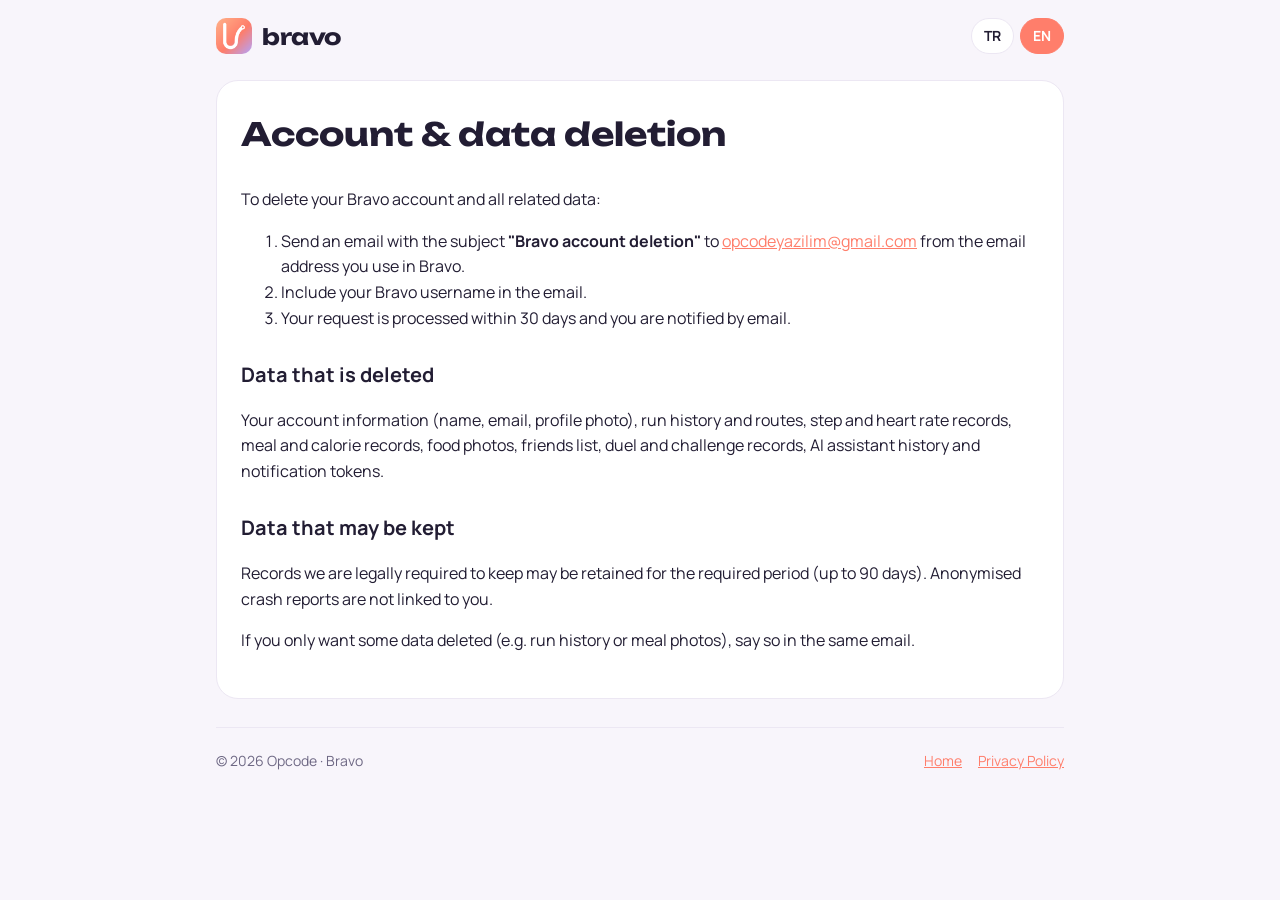
==== delete-account.html @ a9bc00eb "Bravo web sitesi: ana sayfa, gizlilik politikası, hesap silme (TR/EN) Co-Authored-By: Claude Opus 5." ====
<!doctype html>
<html lang="en">
<head>
  <meta charset="utf-8">
  <meta name="viewport" content="width=device-width, initial-scale=1">
  <title>Bravo — Account &amp; data deletion</title>
  <meta name="title-en" content="Bravo — Account &amp; data deletion">
  <meta name="title-tr" content="Bravo — Hesap ve veri silme">
  <link rel="icon" href="icon.png">
  <link rel="stylesheet" href="style.css">
  <script src="lang.js"></script>
</head>
<body>
<div class="wrap">
  <header class="top">
    <a class="brand" href="./"><img src="icon.png" alt=""><span>bravo</span></a>
    <div class="lang"><button data-set="tr" aria-pressed="false">TR</button><button data-set="en" aria-pressed="true">EN</button></div>
  </header>

  <article class="doc" data-lang="tr">
    <h1>Hesap ve veri silme</h1>
    <p>Bravo hesabını ve ilgili tüm verilerini silmek için:</p>
    <ol>
      <li><a href="mailto:opcodeyazilim@gmail.com?subject=Bravo%20hesap%20silme">opcodeyazilim@gmail.com</a> adresine, Bravo'da kullandığın e-posta adresinden <strong>"Bravo hesap silme"</strong> konulu bir e-posta gönder.</li>
      <li>E-postada Bravo'daki kullanıcı adını belirt.</li>
      <li>Talebin en geç 30 gün içinde işlenir ve sonuç sana e-postayla bildirilir.</li>
    </ol>
    <h2>Silinen veriler</h2>
    <p>Hesap bilgilerin (ad, e-posta, profil fotoğrafı), koşu geçmişin ve rotaların, adım/nabız kayıtların, öğün ve kalori kayıtların, yemek fotoğrafların, arkadaş listen, düello ve challenge kayıtların, AI asistan geçmişin ve bildirim belirteçlerin silinir.</p>
    <h2>Saklanabilecek veriler</h2>
    <p>Yasal yükümlülükler gereği tutulması gereken kayıtlar ilgili süre boyunca (en fazla 90 gün) saklanabilir. Anonimleştirilmiş çökme raporları kişiyle ilişkilendirilmez.</p>
    <p>Yalnızca bazı verilerinin (ör. koşu geçmişi ya da öğün fotoğrafları) silinmesini istiyorsan bunu da aynı e-postada belirtebilirsin.</p>
  </article>

  <article class="doc" data-lang="en">
    <h1>Account &amp; data deletion</h1>
    <p>To delete your Bravo account and all related data:</p>
    <ol>
      <li>Send an email with the subject <strong>"Bravo account deletion"</strong> to <a href="mailto:opcodeyazilim@gmail.com?subject=Bravo%20account%20deletion">opcodeyazilim@gmail.com</a> from the email address you use in Bravo.</li>
      <li>Include your Bravo username in the email.</li>
      <li>Your request is processed within 30 days and you are notified by email.</li>
    </ol>
    <h2>Data that is deleted</h2>
    <p>Your account information (name, email, profile photo), run history and routes, step and heart rate records, meal and calorie records, food photos, friends list, duel and challenge records, AI assistant history and notification tokens.</p>
    <h2>Data that may be kept</h2>
    <p>Records we are legally required to keep may be retained for the required period (up to 90 days). Anonymised crash reports are not linked to you.</p>
    <p>If you only want some data deleted (e.g. run history or meal photos), say so in the same email.</p>
  </article>

  <footer>
    <span>© 2026 Opcode · Bravo</span>
    <nav>
      <a href="./"><span data-lang="tr">Ana sayfa</span><span data-lang="en">Home</span></a>
      <a href="privacy.html"><span data-lang="tr">Gizlilik Politikası</span><span data-lang="en">Privacy Policy</span></a>
    </nav>
  </footer>
</div>
</body>
</html>
---- style.css ----
@font-face { font-family: "Unbounded"; src: url("unbounded_bold.ttf") format("truetype"); font-weight: 700; font-display: swap; }
@font-face { font-family: "Manrope"; src: url("manrope_regular.ttf") format("truetype"); font-weight: 400; font-display: swap; }
@font-face { font-family: "Manrope"; src: url("manrope_bold.ttf") format("truetype"); font-weight: 700; font-display: swap; }

:root {
  --coral: #FF7E6B; --peach: #FFB38A; --lavender: #B4A5FF; --mint: #1E9E7A;
  --ink: #221D33; --muted: #6E6884; --mist: #F8F5FB; --card: #FFFFFF; --divider: #ECE7F3;
}
@media (prefers-color-scheme: dark) {
  :root { --ink: #F1EDF7; --muted: #A59FB8; --mist: #17141F; --card: #1F1B29; --divider: #2E2939; }
}

* { box-sizing: border-box; }
html { -webkit-text-size-adjust: 100%; }
body { margin: 0; font-family: "Manrope", system-ui, sans-serif; color: var(--ink); background: var(--mist); line-height: 1.6; }
a { color: var(--coral); }
.wrap { max-width: 880px; margin: 0 auto; padding: 0 16px; }

header.top { display: flex; align-items: center; justify-content: space-between; padding: 18px 0; }
.brand { display: flex; align-items: center; gap: 10px; text-decoration: none; color: inherit; }
.brand img { width: 36px; height: 36px; border-radius: 10px; }
.brand span { font-family: "Unbounded", sans-serif; font-size: 22px; letter-spacing: -0.02em; }
.lang { display: flex; gap: 6px; }
.lang button { font: inherit; font-weight: 700; font-size: 14px; border: 1px solid var(--divider); background: var(--card); color: var(--ink); border-radius: 999px; padding: 6px 12px; cursor: pointer; }
.lang button[aria-pressed="true"] { background: var(--coral); border-color: var(--coral); color: #fff; }

.hero { border-radius: 28px; padding: 48px 28px; color: #fff; background: linear-gradient(135deg, var(--peach) 0%, var(--coral) 55%, var(--lavender) 100%); }
.hero h1 { font-family: "Unbounded", sans-serif; font-size: clamp(30px, 6vw, 48px); line-height: 1.1; margin: 0 0 12px; letter-spacing: -0.02em; }
.hero p { font-size: 18px; margin: 0 0 24px; max-width: 560px; }
.tag { font-weight: 700; letter-spacing: 0.2em; font-size: 14px; margin-bottom: 14px; }
.btn { display: inline-block; background: #fff; color: var(--ink); text-decoration: none; font-weight: 700; padding: 12px 20px; border-radius: 16px; }

.features { display: grid; grid-template-columns: repeat(auto-fit, minmax(240px, 1fr)); gap: 14px; margin: 28px 0; }
.card { background: var(--card); border: 1px solid var(--divider); border-radius: 22px; padding: 20px; }
.card h3 { margin: 0 0 6px; font-size: 18px; }
.card p { margin: 0; color: var(--muted); }
.emoji { font-size: 26px; display: block; margin-bottom: 8px; }

article.doc { background: var(--card); border: 1px solid var(--divider); border-radius: 22px; padding: 28px 24px; margin: 8px 0 28px; }
article.doc h1 { font-family: "Unbounded", sans-serif; font-size: clamp(24px, 5vw, 32px); margin-top: 0; }
article.doc h2 { font-size: 20px; margin-top: 28px; }
.muted { color: var(--muted); }

footer { border-top: 1px solid var(--divider); padding: 22px 0 40px; color: var(--muted); font-size: 14px; display: flex; flex-wrap: wrap; gap: 16px; justify-content: space-between; }
footer nav { display: flex; gap: 16px; flex-wrap: wrap; }

[data-lang] { display: none; }
html[lang="tr"] [data-lang="tr"], html[lang="en"] [data-lang="en"] { display: revert; }
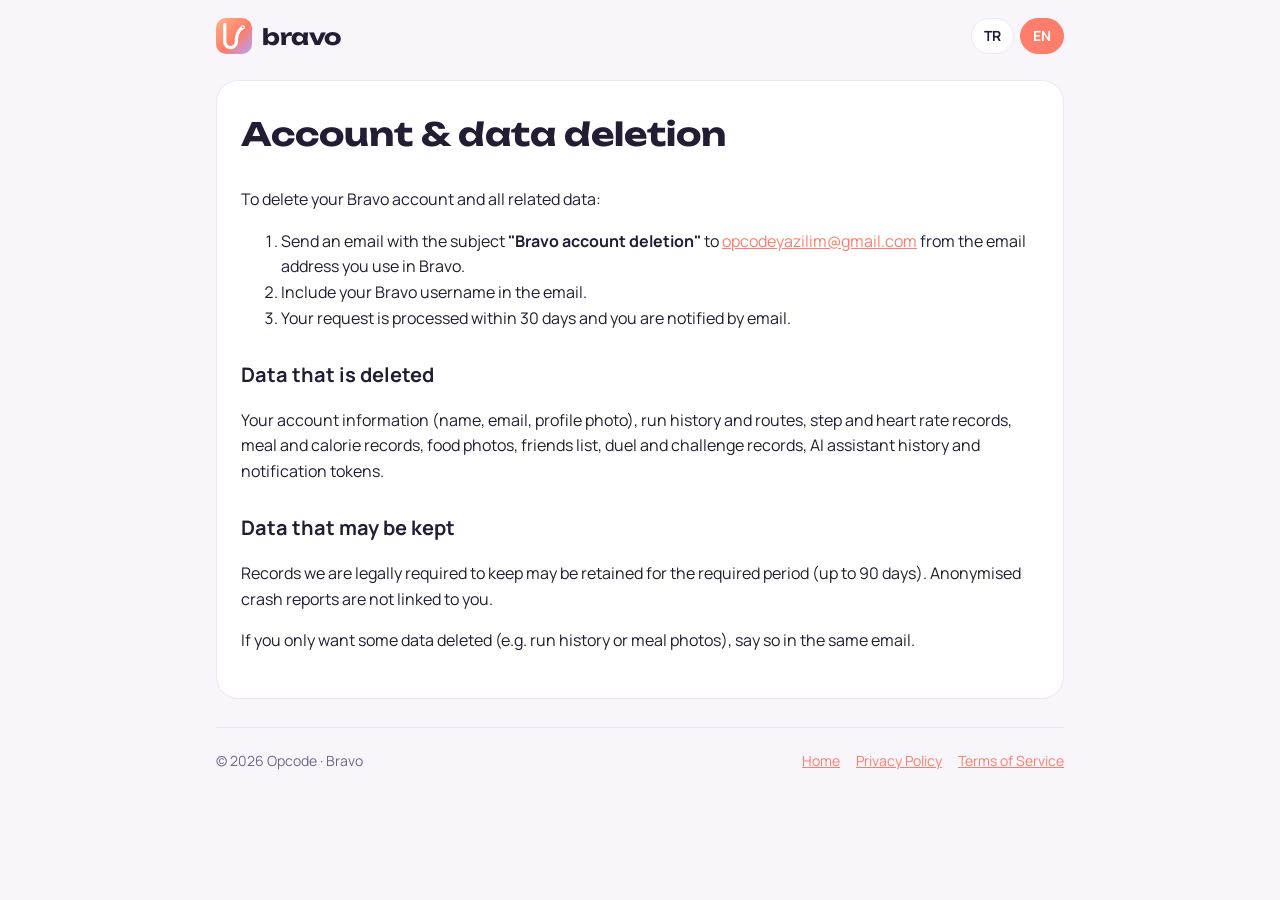
==== commit d810c3d4: "Kullanım koşulları sayfası (TR/EN) Co-Authored-By: Claude Opus 5.5 <noreply@anthropic.com> Claude-Se" ====
--- a/delete-account.html
+++ b/delete-account.html
@@ -52,6 +52,7 @@
     <nav>
       <a href="./"><span data-lang="tr">Ana sayfa</span><span data-lang="en">Home</span></a>
       <a href="privacy.html"><span data-lang="tr">Gizlilik Politikası</span><span data-lang="en">Privacy Policy</span></a>
+      <a href="terms.html"><span data-lang="tr">Kullanım Koşulları</span><span data-lang="en">Terms of Service</span></a>
     </nav>
   </footer>
 </div>
